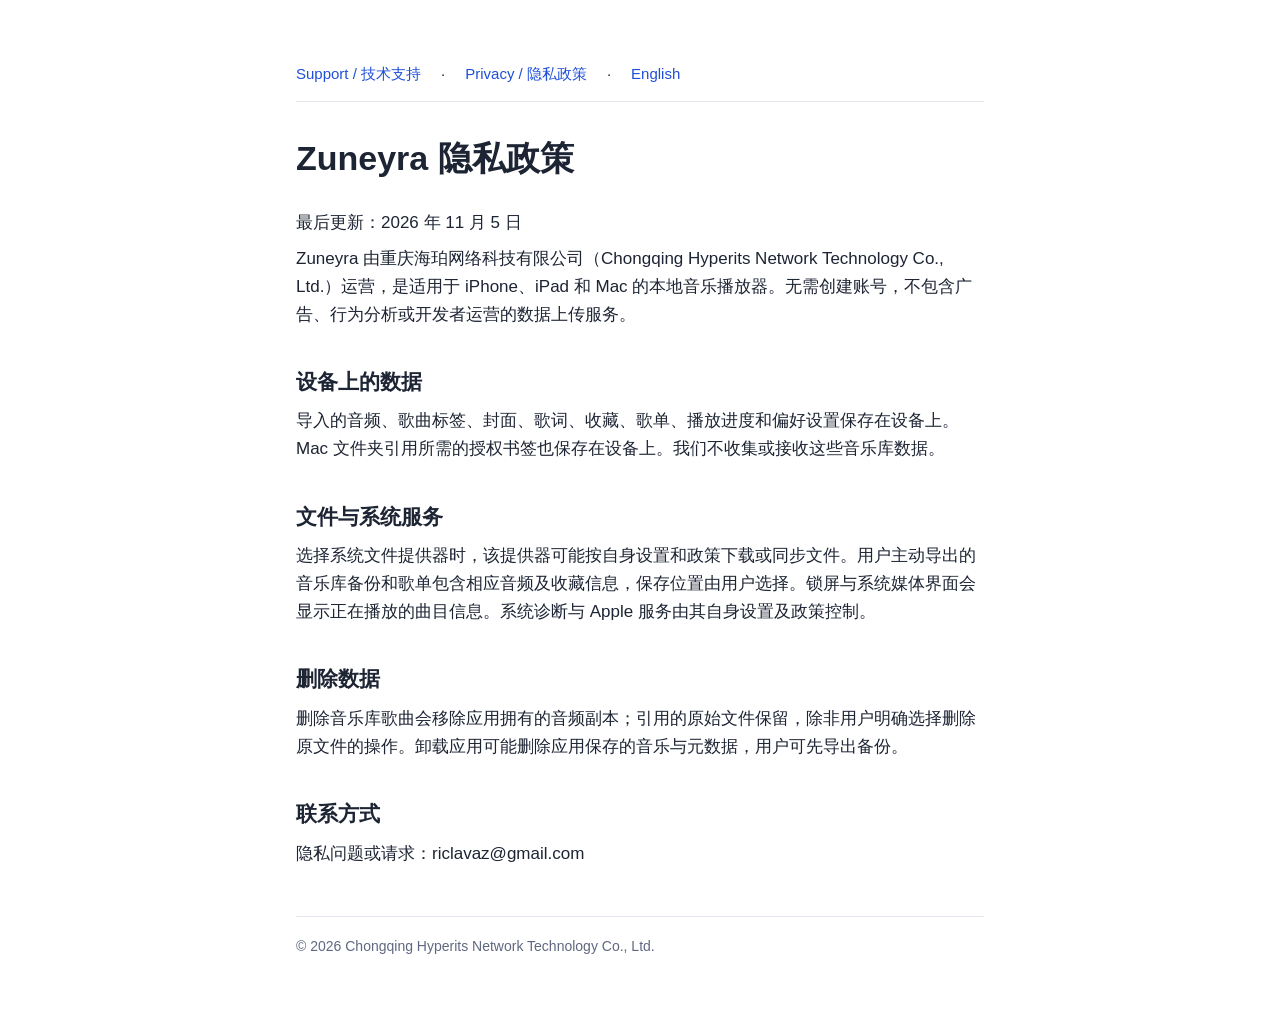
==== zuneyra/zh/privacy/index.html @ 723c2de0 "Add Zuneyra support and privacy pages" ====
<!doctype html><html lang="zh-Hans"><meta charset="utf-8"><meta name="viewport" content="width=device-width,initial-scale=1"><title>Zuneyra privacy</title><link rel="stylesheet" href="/assets/site.css"><main><nav><a href="/zuneyra/zh/">Support / 技术支持</a> · <a href="/zuneyra/zh/privacy/">Privacy / 隐私政策</a> · <a href="/zuneyra/privacy/">English</a></nav><h1>Zuneyra 隐私政策</h1>
<p>最后更新：2026 年 11 月 5 日</p>
<p>Zuneyra 由重庆海珀网络科技有限公司（Chongqing Hyperits Network Technology Co., Ltd.）运营，是适用于 iPhone、iPad 和 Mac 的本地音乐播放器。无需创建账号，不包含广告、行为分析或开发者运营的数据上传服务。</p>
<h2>设备上的数据</h2>
<p>导入的音频、歌曲标签、封面、歌词、收藏、歌单、播放进度和偏好设置保存在设备上。Mac 文件夹引用所需的授权书签也保存在设备上。我们不收集或接收这些音乐库数据。</p>
<h2>文件与系统服务</h2>
<p>选择系统文件提供器时，该提供器可能按自身设置和政策下载或同步文件。用户主动导出的音乐库备份和歌单包含相应音频及收藏信息，保存位置由用户选择。锁屏与系统媒体界面会显示正在播放的曲目信息。系统诊断与 Apple 服务由其自身设置及政策控制。</p>
<h2>删除数据</h2>
<p>删除音乐库歌曲会移除应用拥有的音频副本；引用的原始文件保留，除非用户明确选择删除原文件的操作。卸载应用可能删除应用保存的音乐与元数据，用户可先导出备份。</p>
<h2>联系方式</h2>
<p>隐私问题或请求：riclavaz@gmail.com</p><footer>© 2026 Chongqing Hyperits Network Technology Co., Ltd.</footer></main></html>
---- assets/site.css ----
:root {
  --bg: #ffffff; --text: #1d2433; --muted: #5f6880; --line: #e3e6ee; --accent: #1f4fd8; --card: #f5f7fb;
}
@media (prefers-color-scheme: dark) {
  :root { --bg: #0e1220; --text: #e8ebf4; --muted: #9aa3ba; --line: #252b3f; --accent: #8fb0ff; --card: #161b2c; }
}
* { box-sizing: border-box; }
body {
  margin: 0; background: var(--bg); color: var(--text);
  font: 17px/1.65 -apple-system, BlinkMacSystemFont, "PingFang SC", "Segoe UI", sans-serif;
}
main { max-width: 720px; margin: 0 auto; padding: 48px 16px 72px; }
header { display: flex; align-items: center; gap: 16px; margin-bottom: 8px; }
header img { width: 72px; height: 72px; }
header h1 { margin: 0; font-size: 30px; line-height: 1.2; letter-spacing: -0.3px; }
header p { margin: 2px 0 0; color: var(--muted); }
nav { display: flex; flex-wrap: wrap; gap: 6px 20px; padding: 14px 0; margin-bottom: 28px; border-bottom: 1px solid var(--line); font-size: 15px; }
nav .spacer { flex: 1; }
a { color: var(--accent); text-decoration: none; }
a:hover { text-decoration: underline; }
nav a[aria-current] { color: var(--text); font-weight: 600; }
h2 { margin: 36px 0 8px; font-size: 21px; }
h3 { margin: 24px 0 4px; font-size: 17px; }
p, ul { margin: 8px 0; }
ul { padding-left: 22px; }
li { margin: 6px 0; }
.contact { margin-top: 36px; padding: 18px 20px; background: var(--card); border-radius: 12px; }
.contact h2 { margin-top: 0; }
footer { margin-top: 48px; padding-top: 18px; border-top: 1px solid var(--line); color: var(--muted); font-size: 14px; }
kbd { font: inherit; padding: 1px 6px; border: 1px solid var(--line); border-radius: 5px; background: var(--card); white-space: nowrap; }
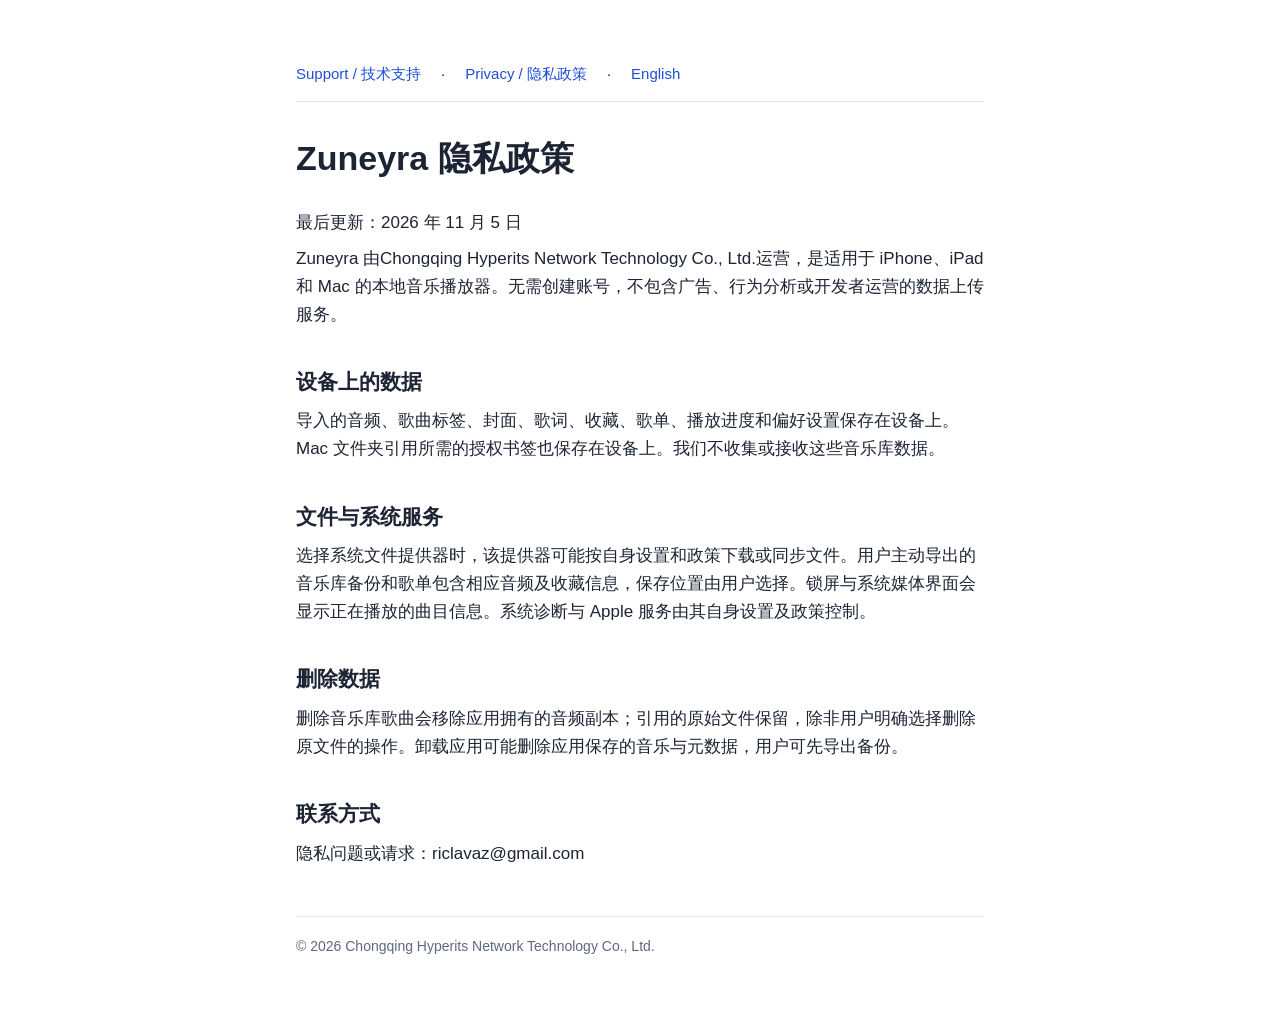
==== commit a287dd6f: "Use registered operator name consistently" ====
--- a/zuneyra/zh/privacy/index.html
+++ b/zuneyra/zh/privacy/index.html
@@ -1,6 +1,6 @@
 <!doctype html><html lang="zh-Hans"><meta charset="utf-8"><meta name="viewport" content="width=device-width,initial-scale=1"><title>Zuneyra privacy</title><link rel="stylesheet" href="/assets/site.css"><main><nav><a href="/zuneyra/zh/">Support / 技术支持</a> · <a href="/zuneyra/zh/privacy/">Privacy / 隐私政策</a> · <a href="/zuneyra/privacy/">English</a></nav><h1>Zuneyra 隐私政策</h1>
 <p>最后更新：2026 年 11 月 5 日</p>
-<p>Zuneyra 由重庆海珀网络科技有限公司（Chongqing Hyperits Network Technology Co., Ltd.）运营，是适用于 iPhone、iPad 和 Mac 的本地音乐播放器。无需创建账号，不包含广告、行为分析或开发者运营的数据上传服务。</p>
+<p>Zuneyra 由Chongqing Hyperits Network Technology Co., Ltd.运营，是适用于 iPhone、iPad 和 Mac 的本地音乐播放器。无需创建账号，不包含广告、行为分析或开发者运营的数据上传服务。</p>
 <h2>设备上的数据</h2>
 <p>导入的音频、歌曲标签、封面、歌词、收藏、歌单、播放进度和偏好设置保存在设备上。Mac 文件夹引用所需的授权书签也保存在设备上。我们不收集或接收这些音乐库数据。</p>
 <h2>文件与系统服务</h2>
